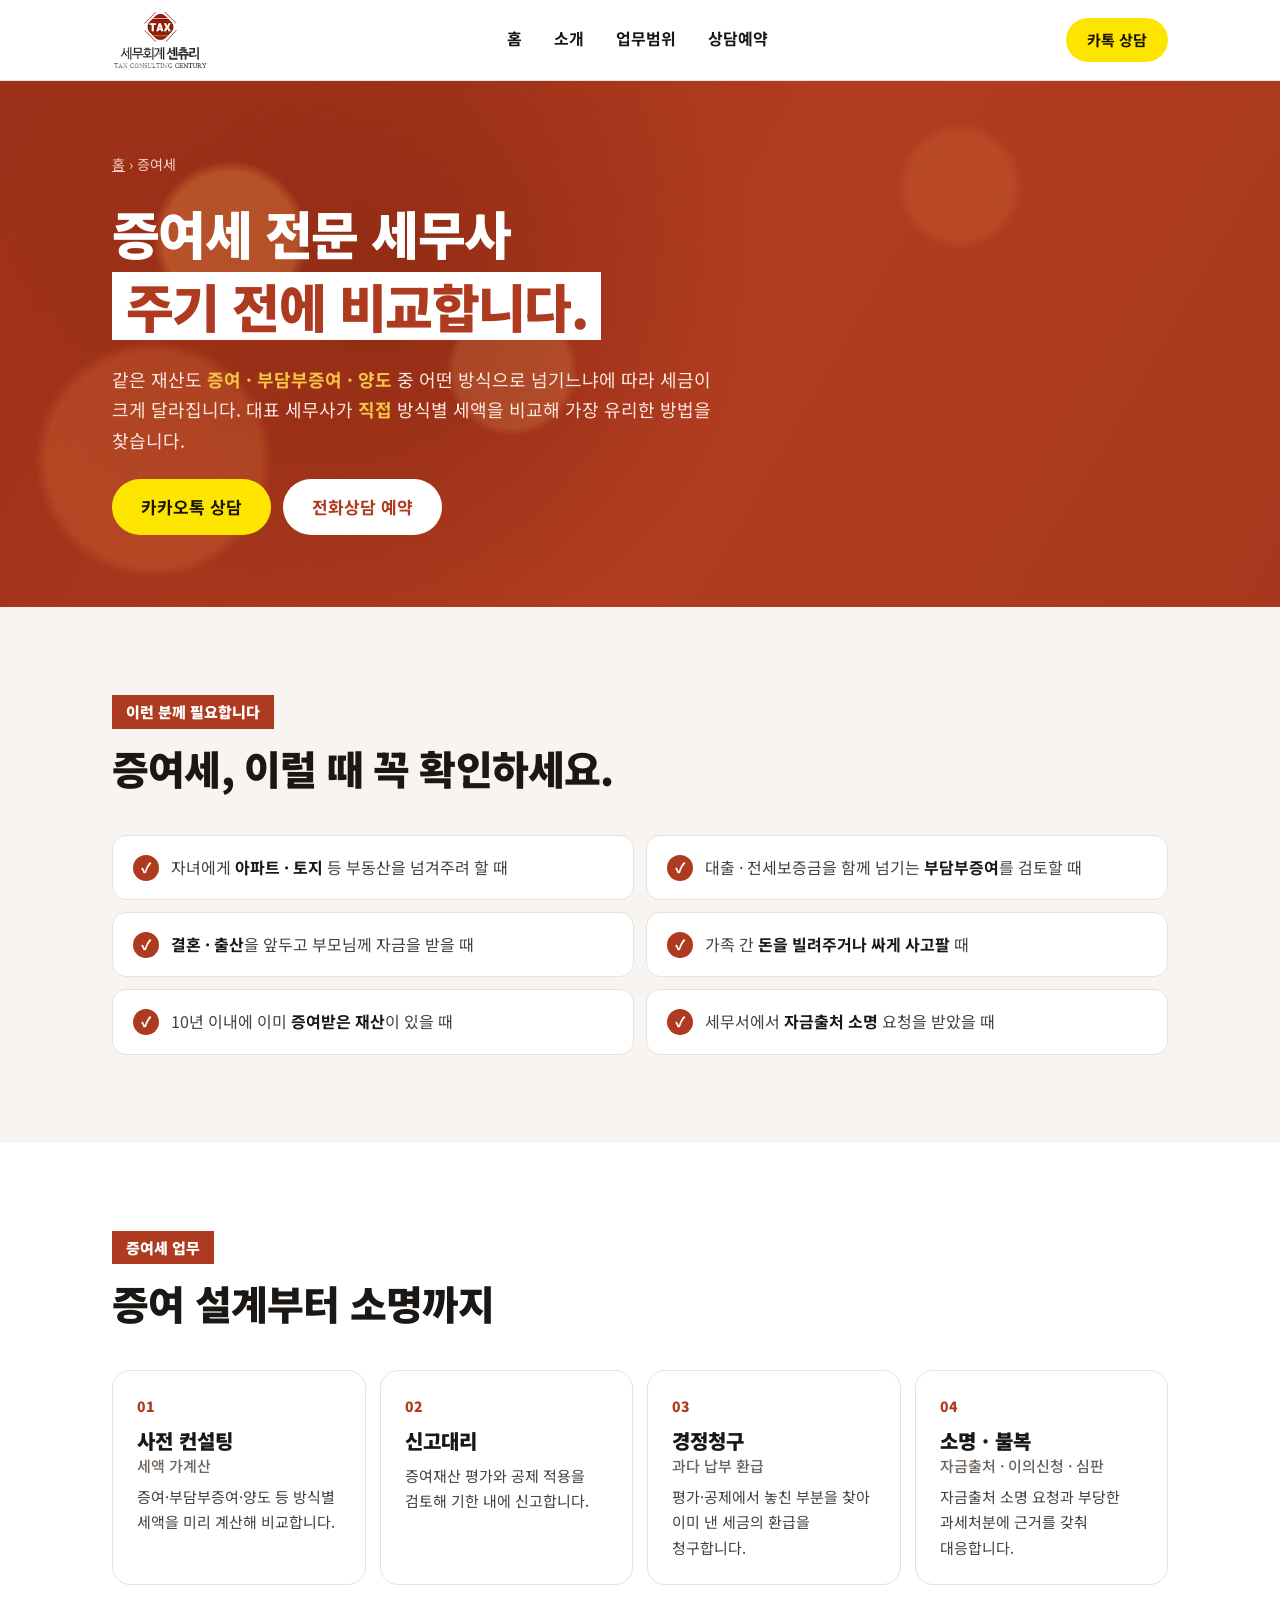
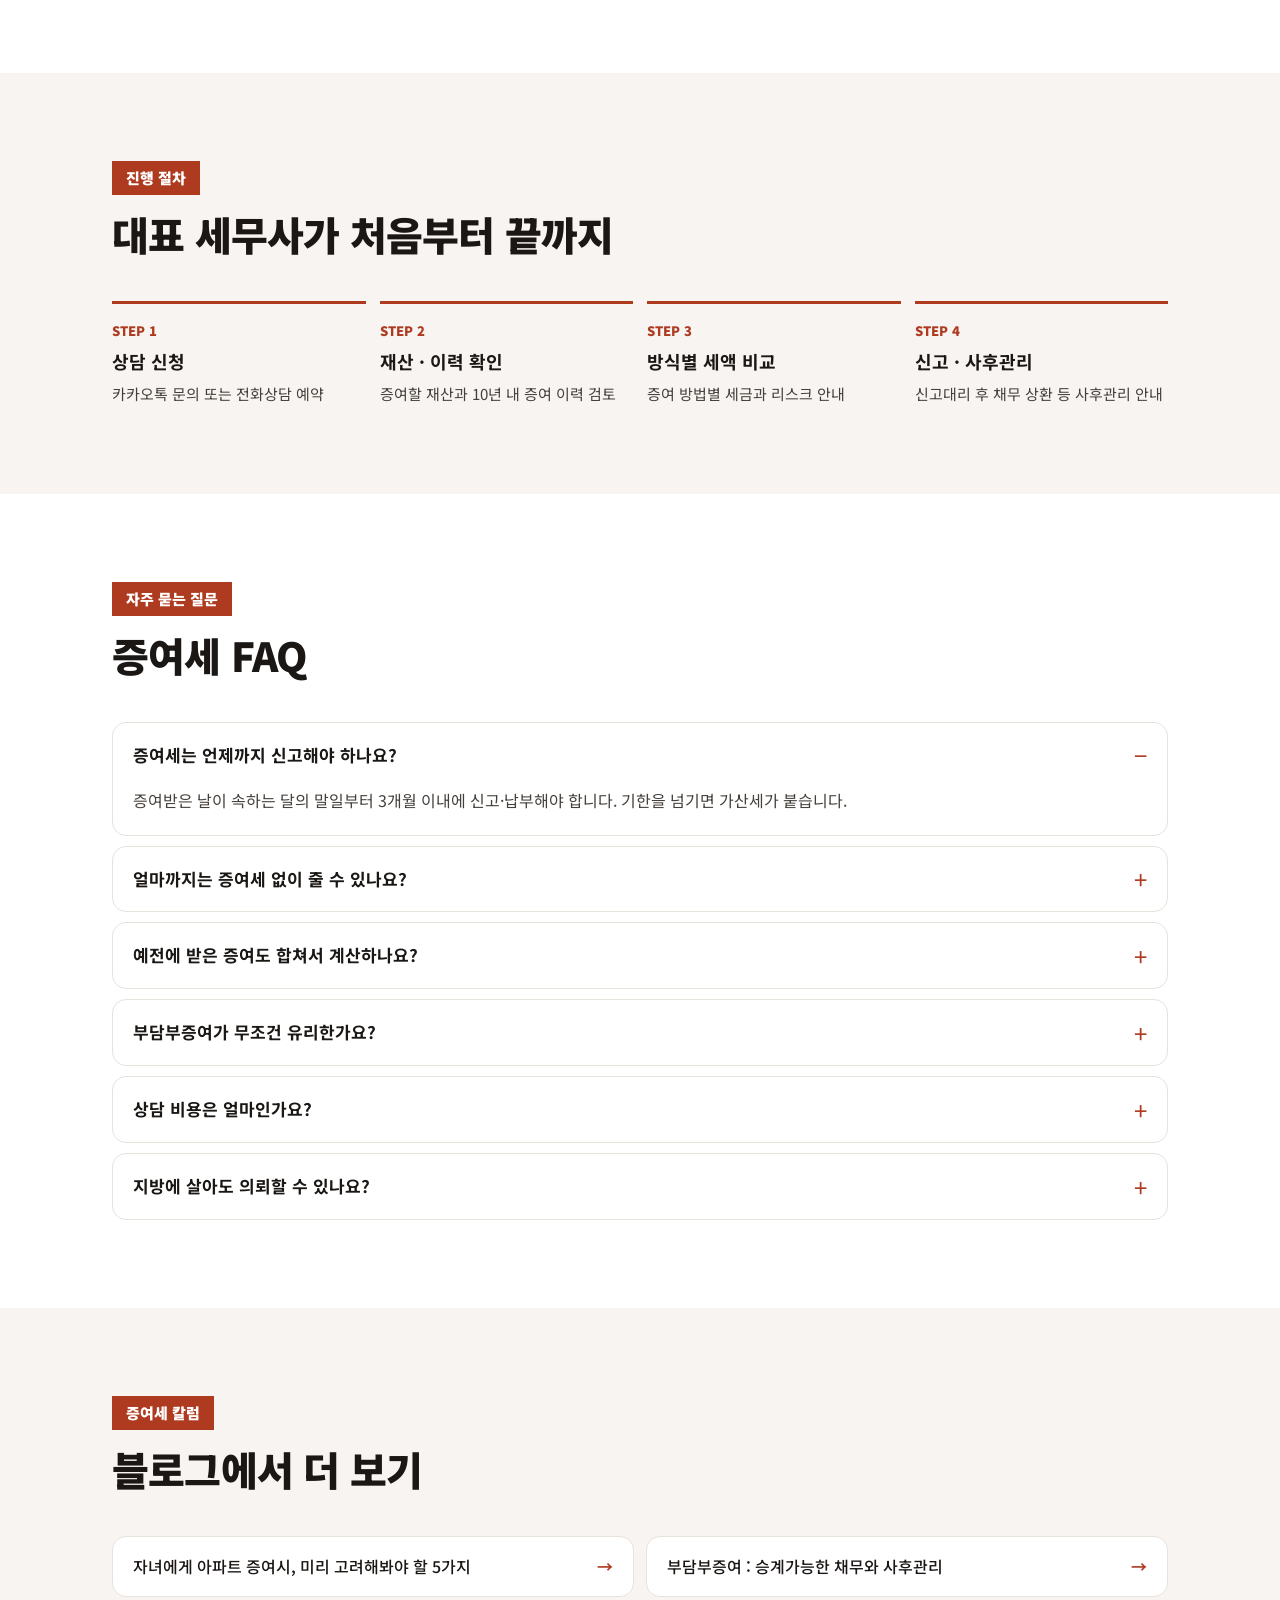
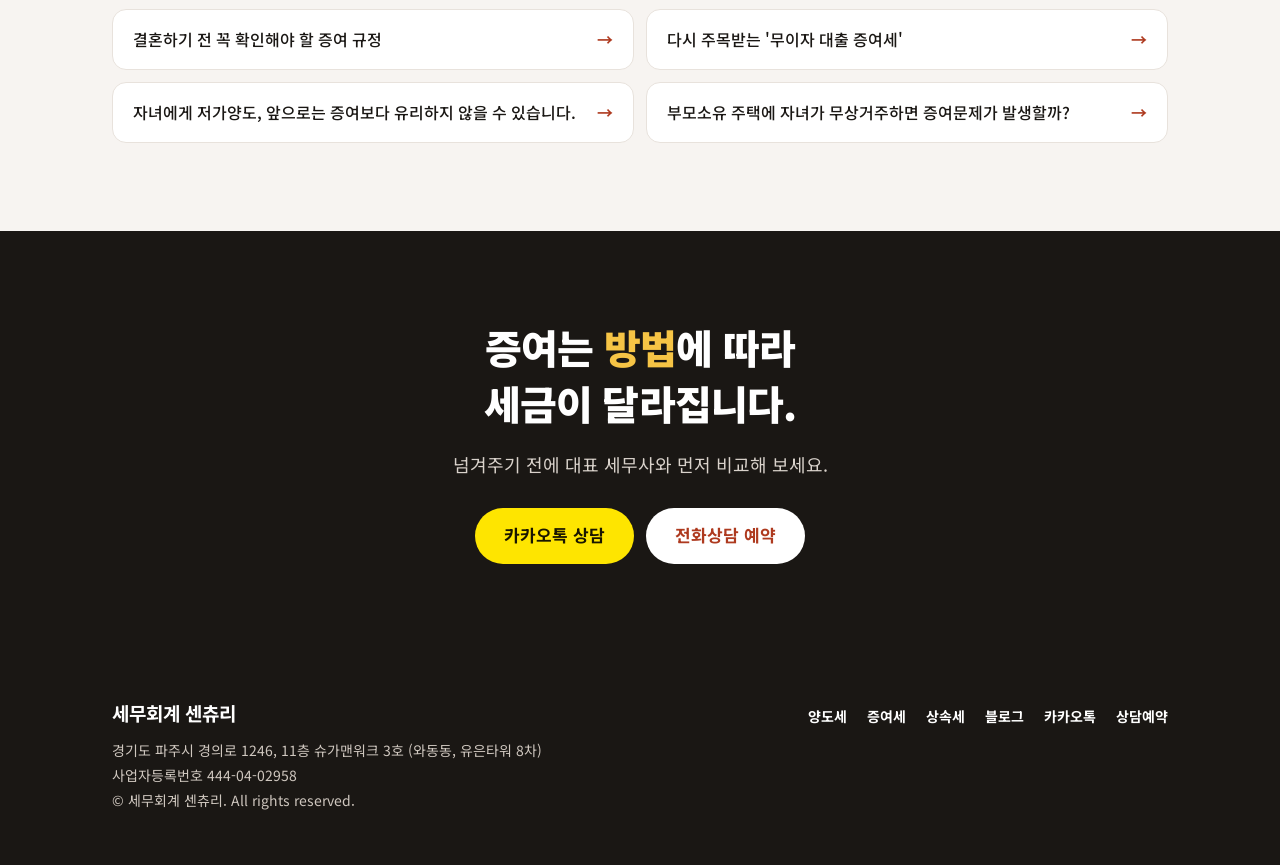
==== jeungyeo/index.html @ b93d6b27 "증여세 페이지 추가 Co-Authored-By: Claude Opus 5.5 <noreply@anthropic.com>" ====
<!doctype html>
<html lang="ko">
<head>
<meta charset="utf-8">
<meta name="viewport" content="width=device-width, initial-scale=1">
<title>증여세 전문 세무사 | 증여세 신고·부담부증여·사전 컨설팅 - 세무회계 센츄리</title>
<meta name="description" content="증여세 전문 세무사가 직접 검토합니다. 자녀 부동산 증여, 부담부증여, 혼인·출산 증여공제, 증여세 신고대리와 자금출처 소명, 경정청구까지. 전국 전화·카카오톡 상담.">
<meta property="og:site_name" content="세무회계 센츄리">
<meta property="og:locale" content="ko_KR">
<meta property="og:title" content="증여세 전문 세무사 | 세무회계 센츄리">
<meta property="og:description" content="증여는 방법에 따라 세금이 달라집니다. 대표 세무사가 방식별 세액을 직접 비교합니다.">
<meta property="og:type" content="website">
<meta property="og:url" content="https://taxcentury.co.kr/jeungyeo/">
<meta property="og:image" content="https://taxcentury.co.kr/images/og-image.jpg">
<meta property="og:image:width" content="1200">
<meta property="og:image:height" content="630">
<meta name="twitter:card" content="summary_large_image">
<link rel="canonical" href="https://taxcentury.co.kr/jeungyeo/">
<link rel="icon" href="/favicon.ico" sizes="any">
<link rel="icon" type="image/png" sizes="192x192" href="/images/icon-192.png">
<link rel="apple-touch-icon" href="/images/apple-touch-icon.png">
<link rel="preconnect" href="https://fonts.googleapis.com">
<link rel="preconnect" href="https://fonts.gstatic.com" crossorigin>
<link rel="stylesheet" href="https://fonts.googleapis.com/css2?family=Noto+Sans+KR:wght@400;500;700;900&amp;display=swap">
<link rel="stylesheet" href="/css/site.css">
<script type="application/ld+json">
[
  {
    "@context": "https://schema.org",
    "@type": "Service",
    "name": "증여세 신고대리·사전 컨설팅·자금출처 소명·경정청구",
    "serviceType": "증여세 세무대리",
    "url": "https://taxcentury.co.kr/jeungyeo/",
    "areaServed": { "@type": "Country", "name": "대한민국" },
    "provider": { "@type": "AccountingService", "name": "세무회계 센츄리", "url": "https://taxcentury.co.kr/" }
  },
  {
    "@context": "https://schema.org",
    "@type": "BreadcrumbList",
    "itemListElement": [
      { "@type": "ListItem", "position": 1, "name": "홈", "item": "https://taxcentury.co.kr/" },
      { "@type": "ListItem", "position": 2, "name": "증여세", "item": "https://taxcentury.co.kr/jeungyeo/" }
    ]
  },
  {
    "@context": "https://schema.org",
    "@type": "FAQPage",
    "mainEntity": [
      { "@type": "Question", "name": "증여세는 언제까지 신고해야 하나요?",
        "acceptedAnswer": { "@type": "Answer", "text": "증여받은 날이 속하는 달의 말일부터 3개월 이내에 신고·납부해야 합니다. 기한을 넘기면 가산세가 붙습니다." } },
      { "@type": "Question", "name": "얼마까지는 증여세 없이 줄 수 있나요?",
        "acceptedAnswer": { "@type": "Answer", "text": "10년간 합산해 배우자는 6억 원, 성년 자녀는 5천만 원(미성년 자녀는 2천만 원), 자녀가 부모에게 주는 경우 5천만 원, 그 밖의 친족은 1천만 원까지 공제됩니다. 부모님께 혼인신고일 전후 2년 이내 또는 자녀 출생일부터 2년 이내에 받는 경우에는 최대 1억 원이 추가로 공제됩니다." } },
      { "@type": "Question", "name": "예전에 받은 증여도 합쳐서 계산하나요?",
        "acceptedAnswer": { "@type": "Answer", "text": "네. 이번 증여일 전 10년 이내에 같은 사람에게서 받은 증여재산(합계 1천만 원 이상)은 합산해 세금을 계산합니다. 부모님에게서 받은 경우 아버지와 어머니를 한 사람으로 봅니다." } },
      { "@type": "Question", "name": "부담부증여가 무조건 유리한가요?",
        "acceptedAnswer": { "@type": "Answer", "text": "아닙니다. 대출이나 전세보증금을 함께 넘기면 그 채무만큼은 증여세 대신 증여자에게 양도소득세가 과세됩니다. 두 세금을 함께 계산해 비교해야 하고, 가족 간에는 채무 인수가 인정되지 않는 것으로 추정되므로 이후 상환 관리도 중요합니다." } },
      { "@type": "Question", "name": "상담 비용은 얼마인가요?",
        "acceptedAnswer": { "@type": "Answer", "text": "전화상담 수수료는 11만 원이며, 세액 산정(가계산)은 별도 수수료가 발생합니다. 카카오톡으로 상황을 남겨 주시면 확인 후 상세한 수수료 견적을 안내해 드립니다." } },
      { "@type": "Question", "name": "지방에 살아도 의뢰할 수 있나요?",
        "acceptedAnswer": { "@type": "Answer", "text": "네. 전화·카카오톡 상담과 서류의 온라인 전달로 전국 어디서나 진행할 수 있습니다." } }
    ]
  }
]
</script>
</head>
<body>

<header class="header">
  <div class="wrap">
    <a href="/" class="logo" aria-label="세무회계 센츄리 홈"><img src="/images/logo.png" alt="세무회계 센츄리 TAX CONSULTING CENTURY"></a>
    <nav class="nav" aria-label="주요 메뉴">
      <a href="/">홈</a>
      <a href="/#about">소개</a>
      <a href="/#scope">업무범위</a>
      <a href="/#reserve">상담예약</a>
    </nav>
    <a class="btn btn-kakao" data-link="kakao" href="#" target="_blank" rel="noopener">카톡 상담</a>
  </div>
</header>

<main>

<section class="hero sub-hero" id="top">
  <div class="wrap">
    <span class="crumb"><a href="/">홈</a> › 증여세</span>
    <h1>증여세 전문 세무사<br><span class="box">주기 전에 비교합니다.</span></h1>
    <p>같은 재산도 <b>증여 · 부담부증여 · 양도</b> 중 어떤 방식으로 넘기느냐에 따라 세금이 크게 달라집니다. 대표 세무사가 <b>직접</b> 방식별 세액을 비교해 가장 유리한 방법을 찾습니다.</p>
    <div class="btn-row">
      <a class="btn btn-kakao" data-link="kakao" href="#" target="_blank" rel="noopener">카카오톡 상담</a>
      <a class="btn btn-white" href="/#reserve">전화상담 예약</a>
    </div>
  </div>
</section>

<section class="cases">
  <div class="wrap">
    <div class="head">
      <span class="tag">이런 분께 필요합니다</span>
      <h2 class="h2">증여세, 이럴 때 꼭 확인하세요.</h2>
    </div>
    <ul class="need-list">
      <li><span>자녀에게 <b>아파트 · 토지</b> 등 부동산을 넘겨주려 할 때</span></li>
      <li><span>대출 · 전세보증금을 함께 넘기는 <b>부담부증여</b>를 검토할 때</span></li>
      <li><span><b>결혼 · 출산</b>을 앞두고 부모님께 자금을 받을 때</span></li>
      <li><span>가족 간 <b>돈을 빌려주거나 싸게 사고팔</b> 때</span></li>
      <li><span>10년 이내에 이미 <b>증여받은 재산</b>이 있을 때</span></li>
      <li><span>세무서에서 <b>자금출처 소명</b> 요청을 받았을 때</span></li>
    </ul>
  </div>
</section>

<section>
  <div class="wrap">
    <div class="head">
      <span class="tag">증여세 업무</span>
      <h2 class="h2">증여 설계부터 소명까지</h2>
    </div>
    <div class="svc-list wide">
      <div class="svc"><span>01</span><h3>사전 컨설팅<small>세액 가계산</small></h3><p>증여·부담부증여·양도 등 방식별 세액을 미리 계산해 비교합니다.</p></div>
      <div class="svc"><span>02</span><h3>신고대리</h3><p>증여재산 평가와 공제 적용을 검토해 기한 내에 신고합니다.</p></div>
      <div class="svc"><span>03</span><h3>경정청구<small>과다 납부 환급</small></h3><p>평가·공제에서 놓친 부분을 찾아 이미 낸 세금의 환급을 청구합니다.</p></div>
      <div class="svc"><span>04</span><h3>소명 · 불복<small>자금출처 · 이의신청 · 심판</small></h3><p>자금출처 소명 요청과 부당한 과세처분에 근거를 갖춰 대응합니다.</p></div>
    </div>
  </div>
</section>

<section class="cases">
  <div class="wrap">
    <div class="head">
      <span class="tag">진행 절차</span>
      <h2 class="h2">대표 세무사가 처음부터 끝까지</h2>
    </div>
    <ol class="steps">
      <li><b>상담 신청</b>카카오톡 문의 또는 전화상담 예약</li>
      <li><b>재산 · 이력 확인</b>증여할 재산과 10년 내 증여 이력 검토</li>
      <li><b>방식별 세액 비교</b>증여 방법별 세금과 리스크 안내</li>
      <li><b>신고 · 사후관리</b>신고대리 후 채무 상환 등 사후관리 안내</li>
    </ol>
  </div>
</section>

<section>
  <div class="wrap">
    <div class="head">
      <span class="tag">자주 묻는 질문</span>
      <h2 class="h2">증여세 FAQ</h2>
    </div>
    <div class="faq">
      <details open>
        <summary>증여세는 언제까지 신고해야 하나요?</summary>
        <p>증여받은 날이 속하는 달의 말일부터 3개월 이내에 신고·납부해야 합니다. 기한을 넘기면 가산세가 붙습니다.</p>
      </details>
      <details>
        <summary>얼마까지는 증여세 없이 줄 수 있나요?</summary>
        <p>10년간 합산해 배우자는 6억 원, 성년 자녀는 5천만 원(미성년 자녀는 2천만 원), 자녀가 부모에게 주는 경우 5천만 원, 그 밖의 친족은 1천만 원까지 공제됩니다. 부모님께 혼인신고일 전후 2년 이내 또는 자녀 출생일부터 2년 이내에 받는 경우에는 최대 1억 원이 추가로 공제됩니다.</p>
      </details>
      <details>
        <summary>예전에 받은 증여도 합쳐서 계산하나요?</summary>
        <p>네. 이번 증여일 전 10년 이내에 같은 사람에게서 받은 증여재산(합계 1천만 원 이상)은 합산해 세금을 계산합니다. 부모님에게서 받은 경우 아버지와 어머니를 한 사람으로 봅니다.</p>
      </details>
      <details>
        <summary>부담부증여가 무조건 유리한가요?</summary>
        <p>아닙니다. 대출이나 전세보증금을 함께 넘기면 그 채무만큼은 증여세 대신 증여자에게 양도소득세가 과세됩니다. 두 세금을 함께 계산해 비교해야 하고, 가족 간에는 채무 인수가 인정되지 않는 것으로 추정되므로 이후 상환 관리도 중요합니다.</p>
      </details>
      <details>
        <summary>상담 비용은 얼마인가요?</summary>
        <p>전화상담 수수료는 11만 원이며, 세액 산정(가계산)은 별도 수수료가 발생합니다. 카카오톡으로 상황을 남겨 주시면 확인 후 상세한 수수료 견적을 안내해 드립니다.</p>
      </details>
      <details>
        <summary>지방에 살아도 의뢰할 수 있나요?</summary>
        <p>네. 전화·카카오톡 상담과 서류의 온라인 전달로 전국 어디서나 진행할 수 있습니다.</p>
      </details>
    </div>
  </div>
</section>

<section class="scope">
  <div class="wrap">
    <div class="head">
      <span class="tag">증여세 칼럼</span>
      <h2 class="h2">블로그에서 더 보기</h2>
    </div>
    <div class="posts">
      <a href="https://blog.naver.com/taxcentury/223921536060" target="_blank" rel="noopener">자녀에게 아파트 증여시, 미리 고려해봐야 할 5가지</a>
      <a href="https://blog.naver.com/taxcentury/223896996236" target="_blank" rel="noopener">부담부증여 : 승계가능한 채무와 사후관리</a>
      <a href="https://blog.naver.com/taxcentury/223505566546" target="_blank" rel="noopener">결혼하기 전 꼭 확인해야 할 증여 규정</a>
      <a href="https://blog.naver.com/taxcentury/224356572926" target="_blank" rel="noopener">다시 주목받는 '무이자 대출 증여세'</a>
      <a href="https://blog.naver.com/taxcentury/224068104917" target="_blank" rel="noopener">자녀에게 저가양도, 앞으로는 증여보다 유리하지 않을 수 있습니다.</a>
      <a href="https://blog.naver.com/taxcentury/223485685330" target="_blank" rel="noopener">부모소유 주택에 자녀가 무상거주하면 증여문제가 발생할까?</a>
    </div>
  </div>
</section>

<section class="band cta-band">
  <div class="wrap">
    <h2>증여는 <em>방법</em>에 따라<br>세금이 달라집니다.</h2>
    <p>넘겨주기 전에 대표 세무사와 먼저 비교해 보세요.</p>
    <div class="btn-row">
      <a class="btn btn-kakao" data-link="kakao" href="#" target="_blank" rel="noopener">카카오톡 상담</a>
      <a class="btn btn-white" href="/#reserve">전화상담 예약</a>
    </div>
  </div>
</section>

</main>

<footer class="footer">
  <div class="wrap">
    <div>
      <b>세무회계 센츄리</b>
      경기도 파주시 경의로 1246, 11층 슈가맨워크 3호 (와동동, 유은타워 8차)<br>
      사업자등록번호 444-04-02958<br>
      © 세무회계 센츄리. All rights reserved.
    </div>
    <nav class="foot-links" aria-label="바로가기">
      <a href="/yangdo/">양도세</a>
      <a href="/jeungyeo/">증여세</a>
      <a href="/sangsok/">상속세</a>
      <a data-link="blog" href="#" target="_blank" rel="noopener">블로그</a>
      <a data-link="kakao" href="#" target="_blank" rel="noopener">카카오톡</a>
      <a href="/#reserve">상담예약</a>
    </nav>
  </div>
</footer>

<nav class="mbar" aria-label="빠른 상담">
  <a class="k" data-link="kakao" href="#" target="_blank" rel="noopener">카톡 상담</a>
  <a class="r" href="/#reserve">전화 예약</a>
  <a class="b" data-link="blog" href="#" target="_blank" rel="noopener">블로그</a>
</nav>

<script>
var CONFIG = {
  blog:  'https://blog.naver.com/taxcentury',
  kakao: 'http://pf.kakao.com/_ESWXG/chat'
};
document.querySelectorAll('[data-link]').forEach(function (el) {
  var k = el.getAttribute('data-link');
  if (CONFIG[k]) el.href = CONFIG[k];
});
</script>
</body>
</html>
---- css/site.css ----
:root{
  --ink:#1A1714; --ink-2:#45403B; --ink-3:#6B635C; --line:#E8E2DC;
  --bg-soft:#F7F4F1; --red:#AE3A1F; --red-dark:#8E2E17; --gold:#F6C445;
  --kakao:#FEE500; --kakao-ink:#191600;
  --sans:'Noto Sans KR', system-ui, -apple-system, sans-serif;
}
*{box-sizing:border-box}
html{scroll-behavior:smooth;scroll-padding-top:84px}
body{margin:0;background:#fff;color:var(--ink);font-family:var(--sans);font-size:17px;line-height:1.7;word-break:keep-all;-webkit-text-size-adjust:100%}
img{max-width:100%;display:block}
a{color:inherit;text-decoration:none}
h1,h2,h3,p{margin:0}
.wrap{max-width:1120px;margin:0 auto;padding:0 32px}
section{padding:88px 0}
.h2{font-weight:900;font-size:clamp(26px,3.4vw,40px);line-height:1.35;letter-spacing:-.02em}
.lead{font-size:18px;color:var(--ink-2)}
.head{display:flex;flex-direction:column;gap:12px;margin-bottom:40px}
.head.center{align-items:center;text-align:center}
.tag{align-self:flex-start;display:inline-block;background:var(--red);color:#fff;font-weight:900;font-size:15px;padding:4px 14px}
.center .tag{align-self:center}
.under{background:linear-gradient(transparent 70%, rgba(174,58,31,.25) 70%)}
.hl{background:var(--red);color:#fff;padding:0 10px;box-decoration-break:clone;-webkit-box-decoration-break:clone}

/* Buttons */
.btn{display:inline-flex;align-items:center;justify-content:center;gap:10px;min-height:56px;padding:0 28px;border-radius:999px;font-weight:700;font-size:17px;border:1.5px solid transparent;cursor:pointer;font-family:inherit;transition:transform .15s, box-shadow .15s}
.btn:hover{transform:translateY(-1px);box-shadow:0 6px 18px rgba(26,23,20,.15)}
.btn-kakao{background:var(--kakao);color:var(--kakao-ink)}
.btn-red{background:var(--red);color:#fff}
.btn-white{background:#fff;color:var(--red)}
.btn-naver{background:#03C75A;color:#fff}
.btn-row{display:flex;flex-wrap:wrap;gap:12px}

/* Header */
.header{position:sticky;top:0;z-index:30;background:rgba(255,255,255,.97);border-bottom:1px solid var(--line)}
.header .wrap{display:flex;align-items:center;justify-content:space-between;gap:16px;min-height:80px}
.logo img{height:60px;width:auto}
.nav{display:flex;gap:32px;font-weight:700;font-size:16px}
.nav a{padding:10px 0;border-bottom:2px solid transparent}
.nav a:hover{color:var(--red);border-color:var(--red)}
.header .btn{min-height:44px;padding:0 20px;font-size:15px}

/* Hero – red bokeh */
.hero{position:relative;overflow:hidden;color:#fff;padding:96px 0;background:
  radial-gradient(circle at 18% 30%, rgba(255,170,90,.28) 0 6%, transparent 7%),
  radial-gradient(circle at 12% 72%, rgba(255,150,80,.18) 0 9%, transparent 10%),
  radial-gradient(circle at 40% 55%, rgba(255,190,120,.16) 0 7%, transparent 8%),
  radial-gradient(circle at 30% 40%, rgba(120,30,10,.45), transparent 40%),
  radial-gradient(circle at 75% 20%, rgba(255,160,90,.12) 0 5%, transparent 6%),
  linear-gradient(120deg,#9C3018,#B23D20 55%,#A8381D)}
.hero .wrap{display:flex;flex-direction:column;gap:24px;position:relative}
.hero .eyebrow{color:var(--gold);font-weight:700;font-size:17px}
.hero h1{font-weight:900;font-size:clamp(34px,5.4vw,64px);line-height:1.22;letter-spacing:-.03em}
.hero h1 .box{display:inline-block;background:#fff;color:var(--red);padding:2px 14px;margin-top:8px}
.hero p{font-size:18px;color:#FBE7DF;max-width:620px}
.hero p b{color:var(--gold)}
.stats{display:flex;flex-wrap:wrap;gap:12px 40px;padding-top:24px;border-top:1px solid rgba(255,255,255,.25);margin-top:4px}
.stats b{font-size:26px;font-weight:900;color:#fff;margin-right:8px}
.stats span{font-size:15px;color:#F4D3C7}

/* Cases */
.cases{background:var(--bg-soft)}
.case-list{display:grid;grid-template-columns:repeat(4,minmax(0,1fr));gap:18px}
.case{background:#fff;border:1px solid var(--line);border-radius:18px;overflow:hidden;display:flex;flex-direction:column;transition:box-shadow .15s}
.case:hover{box-shadow:0 10px 24px rgba(26,23,20,.1)}
.case-img{height:200px;background:#fff;border-bottom:1px solid var(--line);overflow:hidden}
.case-img img{width:100%;height:100%;object-fit:cover;object-position:top}
.case-body{padding:18px 20px 20px;display:flex;flex-direction:column;gap:4px}
.case-body small{font-size:14px;color:var(--ink-3)}
.case-body strong{font-size:24px;font-weight:900;color:var(--red);letter-spacing:-.01em}
.cases-note{margin-top:20px;font-size:14px;color:var(--ink-3)}

/* About */
.intro{display:grid;grid-template-columns:minmax(0,1fr) minmax(0,1fr);gap:56px;align-items:center;margin-bottom:56px}
.intro-quote{font-size:clamp(20px,2.2vw,24px);line-height:1.7;color:var(--ink-2)}
.intro-quote b{color:var(--ink)}
.intro-quote .red{color:var(--red);font-weight:900}
.points{display:grid;grid-template-columns:repeat(3,minmax(0,1fr));gap:18px}
.point{border:1px solid var(--line);border-radius:18px;padding:28px;display:flex;flex-direction:column;gap:14px}
.point h3{align-self:flex-start;background:var(--red);color:#fff;font-size:19px;font-weight:900;padding:4px 14px}
.point p{font-size:16px;color:var(--ink-2)}
.point p b{color:var(--ink)}
.point p .red{color:var(--red);font-weight:700}
.career{margin-top:32px;border-top:1px solid var(--line);padding-top:24px;font-size:16px;color:var(--ink-2)}
.career h3{font-size:17px;font-weight:700;color:var(--ink);margin-bottom:10px}
.career ul{list-style:none;margin:0;padding:0;display:flex;flex-direction:column;gap:6px}

/* Promise band */
.band{background:var(--ink);color:#fff;text-align:center}
.band h2{font-weight:900;font-size:clamp(24px,3.4vw,40px);line-height:1.4;letter-spacing:-.02em}
.band h2 em{font-style:normal;color:var(--gold)}
.band p{margin-top:18px;font-size:18px;color:#D9D2CB}

/* Scope */
.scope{background:var(--bg-soft)}
.chips{display:flex;flex-wrap:wrap;gap:8px}
.chip{padding:6px 16px;border-radius:999px;background:var(--ink);color:#fff;font-weight:700;font-size:15px}
.svc-list{display:grid;grid-template-columns:repeat(4,minmax(0,1fr));gap:14px}
.svc{background:#fff;border:1px solid var(--line);border-radius:18px;padding:24px;display:flex;flex-direction:column;gap:8px}
.svc span{font-size:14px;font-weight:900;color:var(--red)}
.svc h3{font-size:20px;line-height:1.4;font-weight:900}
.svc h3 small{display:block;font-size:15px;font-weight:500;color:var(--ink-3)}
.nobook{margin-top:20px;border:2px solid var(--red);background:#fff;border-radius:18px;padding:22px 26px;display:flex;gap:16px;align-items:center}
.nobook b{font-size:20px;color:var(--red);font-weight:900}
.nobook p{font-size:15px;color:var(--ink-2);margin-top:2px}

/* Reserve */
.reserve .wrap{display:grid;grid-template-columns:minmax(0,5fr) minmax(0,6fr);gap:48px;align-items:start}
.reserve-side{display:flex;flex-direction:column;gap:18px}
.reserve-side .note{font-size:16px;color:var(--ink-2);background:var(--bg-soft);border-left:4px solid var(--red);padding:14px 16px}
.form{background:var(--bg-soft);border-radius:24px;padding:clamp(24px,4vw,36px);display:flex;flex-direction:column;gap:20px}
.field{display:flex;flex-direction:column;gap:8px;border:0;margin:0;padding:0}
.field > label,.field legend{font-weight:700;font-size:16px;padding:0}
.field legend{margin-bottom:8px}
.req{color:var(--red)}
.input{width:100%;min-height:52px;padding:12px 16px;border:1.5px solid var(--line);border-radius:12px;background:#fff;font:inherit;font-size:16px;color:var(--ink)}
.input:focus{outline:none;border-color:var(--ink)}
.opts{display:flex;flex-wrap:wrap;gap:8px}
.opt{position:relative}
.opt input{position:absolute;opacity:0;pointer-events:none}
.opt span{display:inline-flex;align-items:center;min-height:48px;padding:0 18px;border:1.5px solid var(--line);border-radius:12px;background:#fff;font-weight:700;font-size:16px;cursor:pointer}
.opt input:checked + span{background:var(--ink);border-color:var(--ink);color:#fff}
.opt input:focus-visible + span{outline:2px solid var(--red);outline-offset:2px}
.times{display:grid;grid-template-columns:repeat(4,minmax(0,1fr))}
.times .opt span{width:100%;justify-content:center;padding:0}
.fee{background:#fff;border:1.5px solid var(--red);border-radius:12px;padding:14px 16px;font-size:15px;color:var(--ink-2)}
.fee b{display:block;color:var(--red);font-size:16px;margin-bottom:2px}
.fee strong{color:var(--ink)}
textarea.input{min-height:96px;resize:vertical;line-height:1.6}
.agree{display:flex;gap:10px;align-items:flex-start;font-size:15px;color:var(--ink-2)}
.agree input{width:22px;height:22px;margin:2px 0 0;accent-color:var(--ink);flex:none}
.form .btn{width:100%}
.msg{display:none;padding:14px 16px;border-radius:12px;font-size:16px;font-weight:700}
.msg.ok{display:block;background:#E8F5EC;color:#1F6B3A}
.msg.err{display:block;background:#FDECEA;color:var(--red-dark)}

/* Footer */
.footer{background:var(--ink);color:#CFC7BF;padding:44px 0 52px;font-size:14px;line-height:1.8}
.footer .wrap{display:flex;flex-wrap:wrap;justify-content:space-between;gap:24px}
.footer b{font-size:19px;color:#fff;display:block;margin-bottom:8px}
.foot-links{display:flex;flex-wrap:wrap;gap:4px 20px}
.foot-links a{color:#fff;font-weight:700;padding:8px 0}
.mbar{display:none}

@media (max-width:960px){
  .nav{display:none}
  .intro,.reserve .wrap{grid-template-columns:1fr;gap:32px}
  .case-list,.svc-list{grid-template-columns:repeat(2,minmax(0,1fr))}
  .points{grid-template-columns:1fr}
}
@media (max-width:640px){
  body{font-size:16px;padding-bottom:78px}
  html{scroll-padding-top:68px}
  .wrap{padding:0 20px}
  section{padding:56px 0}
  .head{margin-bottom:28px}
  .header .wrap{min-height:66px}
  .logo img{height:50px}
  .lead,.hero p,.band p{font-size:16px}
  .hero{padding:52px 0}
  .hero .btn-row{display:none}
  .stats{flex-direction:column;gap:6px}
  .stats b{font-size:22px}
  .case-list{display:flex;overflow-x:auto;scroll-snap-type:x mandatory;margin:0 -20px;padding:0 20px 6px;gap:12px}
  .case{flex:0 0 80%;scroll-snap-align:start}
  .case-img{height:180px}
  .case-body strong{font-size:22px}
  .intro{margin-bottom:32px}
  .point{padding:22px}
  .svc{padding:18px}
  .svc h3{font-size:18px}
  .nobook{padding:18px;align-items:flex-start}
  .nobook b{font-size:18px}
  .reserve-side .btn{width:100%}
  .mbar{display:grid;grid-template-columns:1fr 1fr 1fr;gap:8px;position:fixed;left:0;right:0;bottom:0;z-index:40;background:#fff;border-top:1px solid var(--line);padding:10px 10px calc(10px + env(safe-area-inset-bottom));box-shadow:0 -4px 16px rgba(26,23,20,.08)}
  .mbar a{display:flex;align-items:center;justify-content:center;min-height:54px;border-radius:12px;font-weight:700;font-size:15px}
  .mbar .k{background:var(--kakao);color:var(--kakao-ink)}
  .mbar .r{background:var(--red);color:#fff}
  .mbar .b{background:#03C75A;color:#fff}
}

/* ===== 세목 페이지 (양도세 등) ===== */
.crumb{font-size:14px;color:#F4D3C7}
.crumb a{text-decoration:underline}
.sub-hero{padding:72px 0}
.sub-hero h1{font-size:clamp(30px,4.6vw,52px)}
.need-list{display:grid;grid-template-columns:repeat(2,minmax(0,1fr));gap:12px;list-style:none;margin:0;padding:0}
.need-list li{display:flex;gap:12px;align-items:flex-start;background:#fff;border:1px solid var(--line);border-radius:14px;padding:18px 20px;font-size:16px;color:var(--ink-2)}
.need-list li::before{content:"✓";flex:none;width:26px;height:26px;border-radius:50%;background:var(--red);color:#fff;font-weight:900;font-size:14px;display:flex;align-items:center;justify-content:center;margin-top:1px}
.need-list b{color:var(--ink)}
.svc p{font-size:15px;color:var(--ink-2)}
.steps{display:grid;grid-template-columns:repeat(4,minmax(0,1fr));gap:14px;list-style:none;margin:0;padding:0;counter-reset:step}
.steps li{border-top:3px solid var(--red);padding-top:16px;counter-increment:step;font-size:15px;color:var(--ink-2)}
.steps li::before{content:"STEP " counter(step);display:block;font-size:13px;font-weight:900;color:var(--red);margin-bottom:4px}
.steps b{display:block;font-size:18px;color:var(--ink);margin-bottom:4px}
.faq{display:flex;flex-direction:column;gap:10px}
.faq details{border:1px solid var(--line);border-radius:14px;background:#fff}
.faq summary{cursor:pointer;list-style:none;padding:18px 52px 18px 20px;font-weight:700;font-size:17px;position:relative}
.faq summary::-webkit-details-marker{display:none}
.faq summary::after{content:"+";position:absolute;right:20px;top:50%;transform:translateY(-50%);font-size:24px;font-weight:400;color:var(--red)}
.faq details[open] summary::after{content:"−"}
.faq details p{padding:0 20px 20px;font-size:16px;color:var(--ink-2)}
.posts{display:grid;grid-template-columns:repeat(2,minmax(0,1fr));gap:12px}
.posts a{display:flex;justify-content:space-between;gap:12px;align-items:center;border:1px solid var(--line);border-radius:14px;padding:16px 20px;font-weight:500;font-size:16px;background:#fff}
.posts a::after{content:"→";color:var(--red);font-weight:700;flex:none}
.posts a:hover{border-color:var(--red)}
.cta-band .btn-row{justify-content:center;margin-top:28px}
.chip-link{text-decoration:underline;text-underline-offset:3px}

@media (max-width:960px){
  .steps{grid-template-columns:repeat(2,minmax(0,1fr));row-gap:24px}
}
@media (max-width:640px){
  .sub-hero{padding:48px 0}
  .need-list,.posts,.svc-list.wide{grid-template-columns:1fr}
  .steps{grid-template-columns:1fr}
  .faq summary{font-size:16px}
}
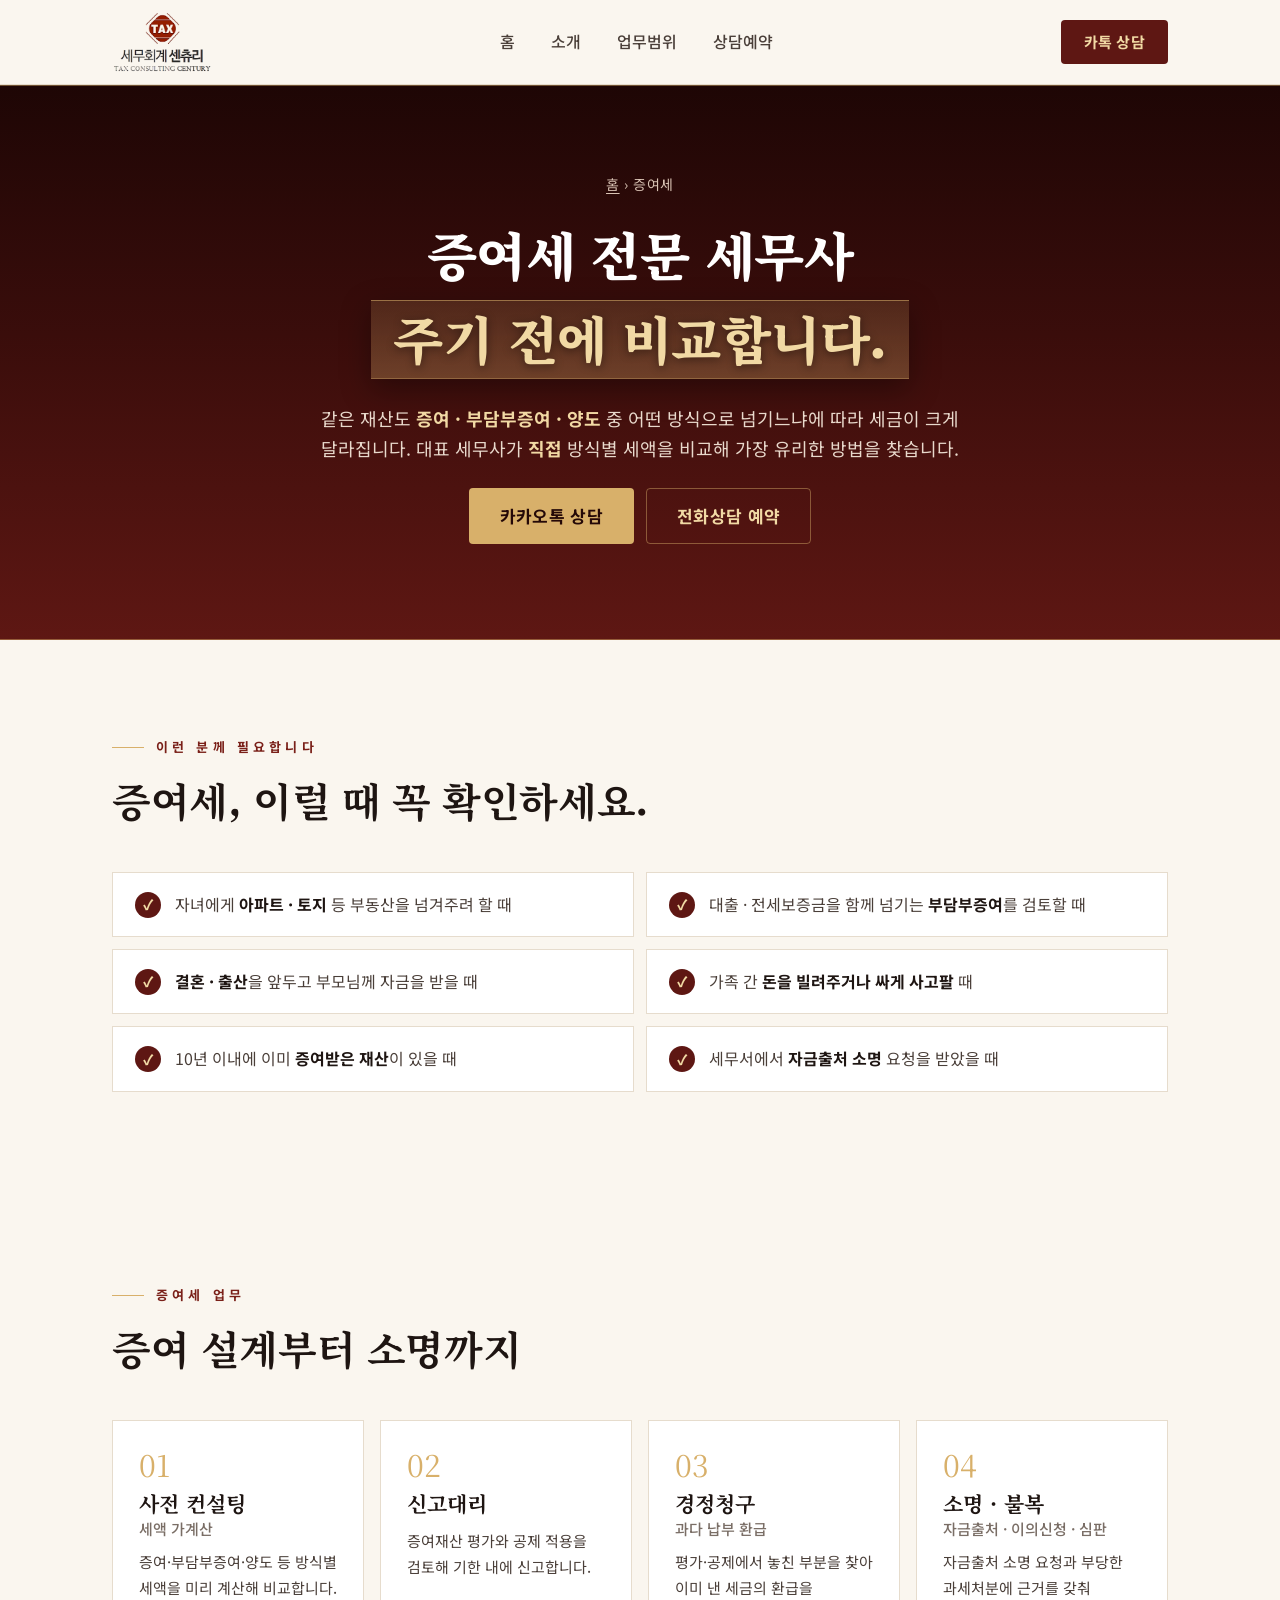
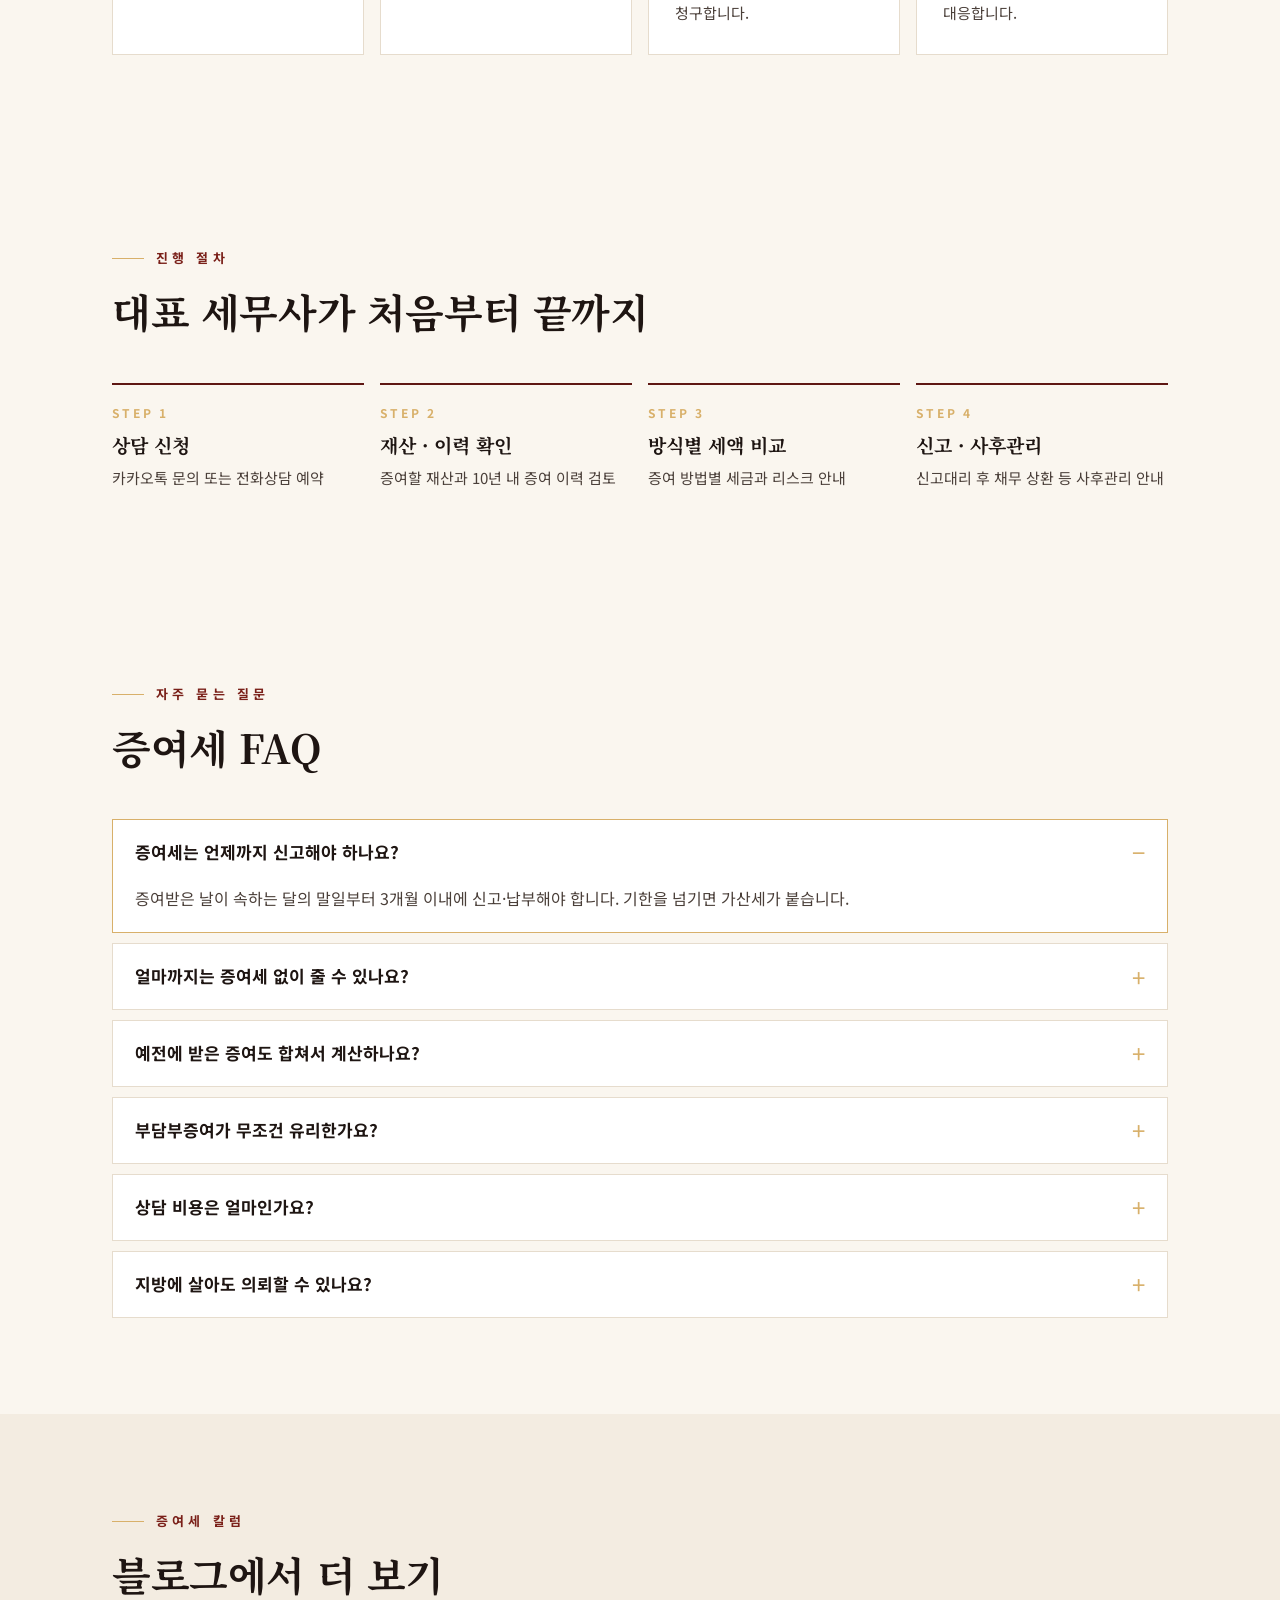
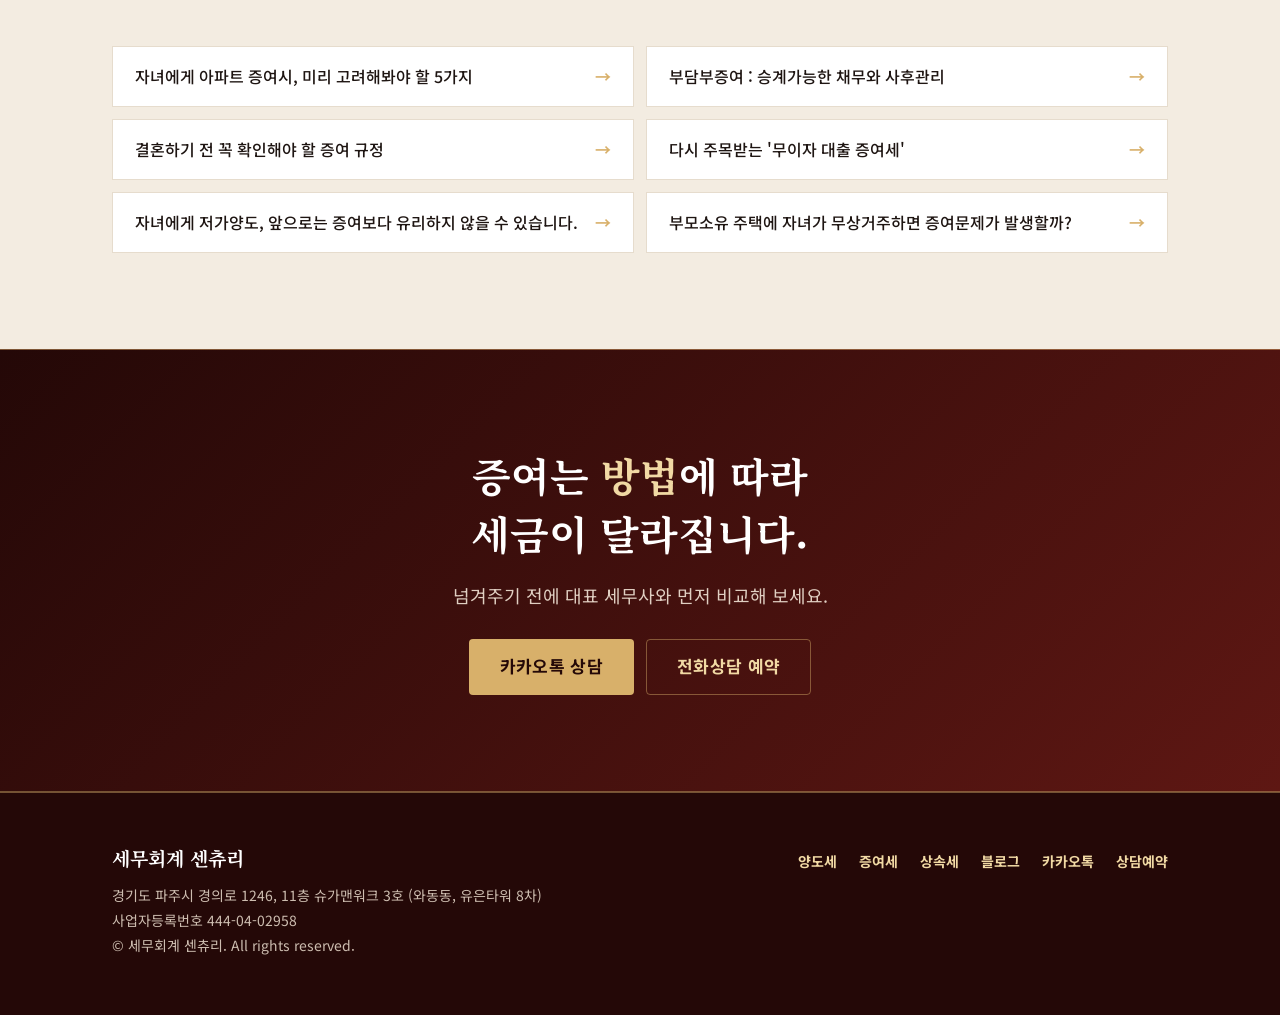
==== commit b81a5a1f: "디자인 개편: 버건디·골드 테마, 총괄 이사 표기 Co-Authored-By: Claude Opus 5.5 <noreply@anthropic.com>" ====
--- a/jeungyeo/index.html
+++ b/jeungyeo/index.html
@@ -21,7 +21,7 @@
 <link rel="apple-touch-icon" href="/images/apple-touch-icon.png">
 <link rel="preconnect" href="https://fonts.googleapis.com">
 <link rel="preconnect" href="https://fonts.gstatic.com" crossorigin>
-<link rel="stylesheet" href="https://fonts.googleapis.com/css2?family=Noto+Sans+KR:wght@400;500;700;900&amp;display=swap">
+<link rel="stylesheet" href="https://fonts.googleapis.com/css2?family=Noto+Sans+KR:wght@400;500;700;900&amp;family=Noto+Serif+KR:wght@500;700;900&amp;display=swap">
 <link rel="stylesheet" href="/css/site.css">
 <script type="application/ld+json">
 [
--- a/css/site.css
+++ b/css/site.css
@@ -1,144 +1,158 @@
 :root{
-  --ink:#1A1714; --ink-2:#45403B; --ink-3:#6B635C; --line:#E8E2DC;
-  --bg-soft:#F7F4F1; --red:#AE3A1F; --red-dark:#8E2E17; --gold:#F6C445;
-  --kakao:#FEE500; --kakao-ink:#191600;
+  --deep:#240807; --bx:#3F0F0D; --bx-2:#5E1713; --bx-3:#7A2019;
+  --gold:#D8B06A; --gold-2:#F1D9A4; --gold-line:rgba(216,176,106,.45);
+  --ivory:#FAF6EF; --ivory-2:#F3ECE1; --line:#E6DCCD;
+  --ink:#1E1512; --ink-2:#4A3F39; --ink-3:#7A6E66;
   --sans:'Noto Sans KR', system-ui, -apple-system, sans-serif;
+  --serif:'Noto Serif KR', 'Nanum Myeongjo', serif;
 }
 *{box-sizing:border-box}
 html{scroll-behavior:smooth;scroll-padding-top:84px}
-body{margin:0;background:#fff;color:var(--ink);font-family:var(--sans);font-size:17px;line-height:1.7;word-break:keep-all;-webkit-text-size-adjust:100%}
+body{margin:0;background:var(--ivory);color:var(--ink);font-family:var(--sans);font-size:17px;line-height:1.7;word-break:keep-all;-webkit-text-size-adjust:100%}
 img{max-width:100%;display:block}
 a{color:inherit;text-decoration:none}
 h1,h2,h3,p{margin:0}
 .wrap{max-width:1120px;margin:0 auto;padding:0 32px}
-section{padding:88px 0}
-.h2{font-weight:900;font-size:clamp(26px,3.4vw,40px);line-height:1.35;letter-spacing:-.02em}
+section{padding:96px 0}
+.h2,.hero h1,.band h2,.point h3,.career h3,.svc h3,.stats b,.svc span,.nobook b{font-family:var(--serif)}
+.h2{font-weight:700;font-size:clamp(26px,3.4vw,40px);line-height:1.4;letter-spacing:-.01em}
 .lead{font-size:18px;color:var(--ink-2)}
-.head{display:flex;flex-direction:column;gap:12px;margin-bottom:40px}
+.head{display:flex;flex-direction:column;gap:14px;margin-bottom:44px}
 .head.center{align-items:center;text-align:center}
-.tag{align-self:flex-start;display:inline-block;background:var(--red);color:#fff;font-weight:900;font-size:15px;padding:4px 14px}
+.tag{align-self:flex-start;color:var(--bx-3);font-size:13px;font-weight:700;letter-spacing:.32em;padding-left:44px;position:relative}
+.tag::before{content:"";position:absolute;left:0;top:50%;width:32px;height:1px;background:var(--gold)}
 .center .tag{align-self:center}
-.under{background:linear-gradient(transparent 70%, rgba(174,58,31,.25) 70%)}
-.hl{background:var(--red);color:#fff;padding:0 10px;box-decoration-break:clone;-webkit-box-decoration-break:clone}
-
-/* Buttons */
-.btn{display:inline-flex;align-items:center;justify-content:center;gap:10px;min-height:56px;padding:0 28px;border-radius:999px;font-weight:700;font-size:17px;border:1.5px solid transparent;cursor:pointer;font-family:inherit;transition:transform .15s, box-shadow .15s}
-.btn:hover{transform:translateY(-1px);box-shadow:0 6px 18px rgba(26,23,20,.15)}
-.btn-kakao{background:var(--kakao);color:var(--kakao-ink)}
-.btn-red{background:var(--red);color:#fff}
-.btn-white{background:#fff;color:var(--red)}
-.btn-naver{background:#03C75A;color:#fff}
+.under{background:linear-gradient(transparent 68%, rgba(216,176,106,.38) 68%)}
+
+/* Buttons: 골드 / 버건디 / 골드 테두리 (예전 클래스 이름도 같은 체계로 연결) */
+.btn{display:inline-flex;align-items:center;justify-content:center;gap:10px;min-height:56px;padding:0 30px;border-radius:4px;font-weight:700;font-size:17px;letter-spacing:.02em;border:1px solid transparent;cursor:pointer;font-family:inherit;transition:transform .15s, box-shadow .15s, background .15s}
+.btn:hover{transform:translateY(-1px);box-shadow:0 8px 20px rgba(36,8,7,.22)}
+.btn-gold,.btn-kakao{background:var(--gold);color:var(--deep)}
+.btn-gold:hover,.btn-kakao:hover{background:#E2BE7C}
+.btn-bx,.btn-red{background:var(--bx-2);color:var(--gold-2)}
+.btn-bx:hover,.btn-red:hover{background:var(--bx-3)}
+.btn-line,.btn-white,.btn-naver{background:transparent;color:var(--gold-2);border-color:var(--gold-line)}
+.btn-line:hover,.btn-white:hover,.btn-naver:hover{border-color:var(--gold);background:rgba(216,176,106,.08)}
+.btn:disabled{opacity:.6;cursor:default;transform:none}
 .btn-row{display:flex;flex-wrap:wrap;gap:12px}
 
-/* Header */
-.header{position:sticky;top:0;z-index:30;background:rgba(255,255,255,.97);border-bottom:1px solid var(--line)}
-.header .wrap{display:flex;align-items:center;justify-content:space-between;gap:16px;min-height:80px}
-.logo img{height:60px;width:auto}
-.nav{display:flex;gap:32px;font-weight:700;font-size:16px}
-.nav a{padding:10px 0;border-bottom:2px solid transparent}
-.nav a:hover{color:var(--red);border-color:var(--red)}
-.header .btn{min-height:44px;padding:0 20px;font-size:15px}
-
-/* Hero – red bokeh */
-.hero{position:relative;overflow:hidden;color:#fff;padding:96px 0;background:
-  radial-gradient(circle at 18% 30%, rgba(255,170,90,.28) 0 6%, transparent 7%),
-  radial-gradient(circle at 12% 72%, rgba(255,150,80,.18) 0 9%, transparent 10%),
-  radial-gradient(circle at 40% 55%, rgba(255,190,120,.16) 0 7%, transparent 8%),
-  radial-gradient(circle at 30% 40%, rgba(120,30,10,.45), transparent 40%),
-  radial-gradient(circle at 75% 20%, rgba(255,160,90,.12) 0 5%, transparent 6%),
-  linear-gradient(120deg,#9C3018,#B23D20 55%,#A8381D)}
-.hero .wrap{display:flex;flex-direction:column;gap:24px;position:relative}
-.hero .eyebrow{color:var(--gold);font-weight:700;font-size:17px}
-.hero h1{font-weight:900;font-size:clamp(34px,5.4vw,64px);line-height:1.22;letter-spacing:-.03em}
-.hero h1 .box{display:inline-block;background:#fff;color:var(--red);padding:2px 14px;margin-top:8px}
-.hero p{font-size:18px;color:#FBE7DF;max-width:620px}
-.hero p b{color:var(--gold)}
-.stats{display:flex;flex-wrap:wrap;gap:12px 40px;padding-top:24px;border-top:1px solid rgba(255,255,255,.25);margin-top:4px}
-.stats b{font-size:26px;font-weight:900;color:#fff;margin-right:8px}
-.stats span{font-size:15px;color:#F4D3C7}
+/* Header: 기존 로고가 잘 보이도록 아이보리 바탕 */
+.header{position:sticky;top:0;z-index:30;background:rgba(250,246,239,.97);border-bottom:1px solid var(--line);box-shadow:0 1px 0 var(--gold-line)}
+.header .wrap{display:flex;align-items:center;justify-content:space-between;gap:16px;min-height:84px}
+.logo img{height:62px;width:auto;mix-blend-mode:multiply}
+.nav{display:flex;gap:36px;font-weight:500;font-size:16px;color:var(--ink-2)}
+.nav a{padding:10px 0;border-bottom:1px solid transparent}
+.nav a:hover{color:var(--bx-2);border-color:var(--gold)}
+.header .btn{min-height:44px;padding:0 22px;font-size:15px;background:var(--bx-2);color:var(--gold-2)}
+.header .btn:hover{background:var(--bx-3)}
+
+/* Hero: 버건디 야경 */
+.hero{position:relative;overflow:hidden;color:#fff;text-align:center;padding:112px 0 0;background:linear-gradient(180deg,#1E0605 0%,#3A0D0B 45%,#5E1713 100%)}
+.hero::after{content:"";position:absolute;left:0;right:0;bottom:0;height:1px;background:var(--gold-line);z-index:3}
+.hero .wrap{display:flex;flex-direction:column;align-items:center;gap:24px;position:relative;z-index:2}
+.hero .eyebrow{color:var(--gold-2);font-weight:500;font-size:15px;letter-spacing:.4em}
+.hero h1{font-weight:900;font-size:clamp(34px,5.6vw,66px);line-height:1.25;letter-spacing:-.01em}
+.hero h1 .box{color:var(--gold-2);display:inline-block;margin-top:14px;padding:4px 22px 8px;background:linear-gradient(180deg,rgba(216,176,106,.16),rgba(216,176,106,.30));border-top:1px solid var(--gold-line);border-bottom:1px solid var(--gold-line);box-shadow:0 10px 30px rgba(0,0,0,.35);text-shadow:0 2px 10px rgba(0,0,0,.45)}
+.hero .rule{width:180px;height:1px;background:var(--gold)}
+.hero p{font-size:18px;color:#E9D9CC;max-width:640px}
+.hero p b{color:var(--gold-2)}
+.hero .btn-row{justify-content:center}
+.stats{display:flex;justify-content:center;margin-top:12px}
+.stats div{padding:0 40px;border-left:1px solid var(--gold-line);display:flex;flex-direction:column;align-items:center}
+.stats div:first-child{border-left:0}
+.stats b{font-size:32px;font-weight:700;color:var(--gold-2);line-height:1.3;white-space:nowrap}
+.stats span{color:#D9C3B4;font-size:14px}
+.skyline{position:relative;display:block;width:100%;height:220px;margin-top:64px;z-index:1}
+.moon{position:absolute;right:14%;bottom:250px;width:6px;height:6px;border-radius:50%;background:var(--gold-2);box-shadow:0 0 18px 6px rgba(241,217,164,.35)}
 
 /* Cases */
-.cases{background:var(--bg-soft)}
-.case-list{display:grid;grid-template-columns:repeat(4,minmax(0,1fr));gap:18px}
-.case{background:#fff;border:1px solid var(--line);border-radius:18px;overflow:hidden;display:flex;flex-direction:column;transition:box-shadow .15s}
-.case:hover{box-shadow:0 10px 24px rgba(26,23,20,.1)}
-.case-img{height:200px;background:#fff;border-bottom:1px solid var(--line);overflow:hidden}
+.cases{background:var(--ivory)}
+.cases:has(.case-list) .h2{font-family:var(--sans);font-weight:900;letter-spacing:-.02em}
+.case-list{display:grid;grid-template-columns:repeat(4,minmax(0,1fr));gap:20px}
+.case{background:#fff;border:1px solid var(--line);display:flex;flex-direction:column;transition:box-shadow .2s, transform .2s}
+.case:hover{box-shadow:0 16px 32px rgba(36,8,7,.14);transform:translateY(-2px)}
+.case-img{height:200px;overflow:hidden}
 .case-img img{width:100%;height:100%;object-fit:cover;object-position:top}
-.case-body{padding:18px 20px 20px;display:flex;flex-direction:column;gap:4px}
+.case-body{padding:20px 22px 22px;border-top:2px solid var(--gold);display:flex;flex-direction:column;gap:4px}
 .case-body small{font-size:14px;color:var(--ink-3)}
-.case-body strong{font-size:24px;font-weight:900;color:var(--red);letter-spacing:-.01em}
+.case-body strong{font-size:26px;font-weight:900;color:var(--bx-2);letter-spacing:-.01em}
 .cases-note{margin-top:20px;font-size:14px;color:var(--ink-3)}
 
 /* About */
-.intro{display:grid;grid-template-columns:minmax(0,1fr) minmax(0,1fr);gap:56px;align-items:center;margin-bottom:56px}
-.intro-quote{font-size:clamp(20px,2.2vw,24px);line-height:1.7;color:var(--ink-2)}
+.about{background:#fff}
+.intro{display:grid;grid-template-columns:minmax(0,1fr) minmax(0,1fr);gap:64px;align-items:center;margin-bottom:56px}
+.intro-quote{font-family:var(--serif);font-weight:500;font-size:clamp(19px,2.1vw,23px);line-height:1.8;color:var(--ink-2);border-left:1px solid var(--gold);padding-left:32px}
 .intro-quote b{color:var(--ink)}
-.intro-quote .red{color:var(--red);font-weight:900}
-.points{display:grid;grid-template-columns:repeat(3,minmax(0,1fr));gap:18px}
-.point{border:1px solid var(--line);border-radius:18px;padding:28px;display:flex;flex-direction:column;gap:14px}
-.point h3{align-self:flex-start;background:var(--red);color:#fff;font-size:19px;font-weight:900;padding:4px 14px}
+.intro-quote .red{color:var(--bx-3);font-weight:700}
+.points{display:grid;grid-template-columns:repeat(3,minmax(0,1fr));gap:20px}
+.point{background:var(--ivory);border:1px solid var(--line);border-top:3px solid var(--bx-2);padding:32px 30px;display:flex;flex-direction:column;gap:14px}
+.point small{font-size:12px;letter-spacing:.28em;color:var(--gold);font-weight:700}
+.point h3{font-size:23px;font-weight:700;color:var(--bx-2)}
 .point p{font-size:16px;color:var(--ink-2)}
 .point p b{color:var(--ink)}
-.point p .red{color:var(--red);font-weight:700}
-.career{margin-top:32px;border-top:1px solid var(--line);padding-top:24px;font-size:16px;color:var(--ink-2)}
-.career h3{font-size:17px;font-weight:700;color:var(--ink);margin-bottom:10px}
-.career ul{list-style:none;margin:0;padding:0;display:flex;flex-direction:column;gap:6px}
+.point p .red{color:var(--bx-3);font-weight:700}
+.career{margin-top:40px;border-top:1px solid var(--line);padding-top:28px;display:flex;gap:48px;font-size:16px;color:var(--ink-2)}
+.career h3{min-width:190px;font-size:20px;font-weight:700;color:var(--ink)}
+.career ul{list-style:none;margin:0;padding:0;display:grid;grid-template-columns:1fr 1fr;gap:6px 40px}
 
 /* Promise band */
-.band{background:var(--ink);color:#fff;text-align:center}
-.band h2{font-weight:900;font-size:clamp(24px,3.4vw,40px);line-height:1.4;letter-spacing:-.02em}
-.band h2 em{font-style:normal;color:var(--gold)}
-.band p{margin-top:18px;font-size:18px;color:#D9D2CB}
+.band{text-align:center;color:#fff;background:linear-gradient(135deg,var(--deep),var(--bx-2));border-top:1px solid var(--gold-line);border-bottom:1px solid var(--gold-line)}
+.band h2{font-weight:700;font-size:clamp(24px,3.4vw,40px);line-height:1.45}
+.band h2 em{font-style:normal;color:var(--gold-2)}
+.band p{margin-top:18px;font-size:18px;color:#E0CFC2}
 
 /* Scope */
-.scope{background:var(--bg-soft)}
+.scope{background:var(--ivory-2)}
 .chips{display:flex;flex-wrap:wrap;gap:8px}
-.chip{padding:6px 16px;border-radius:999px;background:var(--ink);color:#fff;font-weight:700;font-size:15px}
-.svc-list{display:grid;grid-template-columns:repeat(4,minmax(0,1fr));gap:14px}
-.svc{background:#fff;border:1px solid var(--line);border-radius:18px;padding:24px;display:flex;flex-direction:column;gap:8px}
-.svc span{font-size:14px;font-weight:900;color:var(--red)}
-.svc h3{font-size:20px;line-height:1.4;font-weight:900}
-.svc h3 small{display:block;font-size:15px;font-weight:500;color:var(--ink-3)}
-.nobook{margin-top:20px;border:2px solid var(--red);background:#fff;border-radius:18px;padding:22px 26px;display:flex;gap:16px;align-items:center}
-.nobook b{font-size:20px;color:var(--red);font-weight:900}
+.chip{padding:7px 18px;background:var(--bx-2);color:var(--gold-2);font-weight:700;font-size:15px;transition:background .15s}
+.chip:hover{background:var(--bx-3)}
+.svc-list{display:grid;grid-template-columns:repeat(4,minmax(0,1fr));gap:16px}
+.svc{background:#fff;border:1px solid var(--line);padding:28px 26px;display:flex;flex-direction:column;gap:10px;transition:border-color .2s}
+.svc:hover{border-color:var(--gold)}
+.svc span{font-size:30px;color:var(--gold);line-height:1}
+.svc h3{font-size:21px;line-height:1.4;font-weight:700}
+.svc h3 small{display:block;font-family:var(--sans);font-size:15px;font-weight:500;color:var(--ink-3)}
+.nobook{margin-top:20px;background:#fff;border:1px solid var(--bx-2);border-left:6px solid var(--bx-2);padding:24px 28px;display:flex;gap:18px;align-items:center}
+.nobook b{font-size:20px;color:var(--bx-2)}
 .nobook p{font-size:15px;color:var(--ink-2);margin-top:2px}
 
 /* Reserve */
-.reserve .wrap{display:grid;grid-template-columns:minmax(0,5fr) minmax(0,6fr);gap:48px;align-items:start}
+.reserve{background:#fff}
+.reserve .wrap{display:grid;grid-template-columns:minmax(0,5fr) minmax(0,6fr);gap:56px;align-items:start}
 .reserve-side{display:flex;flex-direction:column;gap:18px}
-.reserve-side .note{font-size:16px;color:var(--ink-2);background:var(--bg-soft);border-left:4px solid var(--red);padding:14px 16px}
-.form{background:var(--bg-soft);border-radius:24px;padding:clamp(24px,4vw,36px);display:flex;flex-direction:column;gap:20px}
+.reserve-side .note{font-size:16px;color:var(--ink-2);background:var(--ivory);border-left:3px solid var(--gold);padding:16px 18px}
+.form{background:var(--ivory);border:1px solid var(--line);border-top:3px solid var(--bx-2);padding:clamp(24px,4vw,40px);display:flex;flex-direction:column;gap:22px}
 .field{display:flex;flex-direction:column;gap:8px;border:0;margin:0;padding:0}
 .field > label,.field legend{font-weight:700;font-size:16px;padding:0}
 .field legend{margin-bottom:8px}
-.req{color:var(--red)}
-.input{width:100%;min-height:52px;padding:12px 16px;border:1.5px solid var(--line);border-radius:12px;background:#fff;font:inherit;font-size:16px;color:var(--ink)}
-.input:focus{outline:none;border-color:var(--ink)}
+.req{color:var(--bx-3)}
+.input{width:100%;min-height:52px;padding:12px 16px;border:1px solid var(--line);border-radius:4px;background:#fff;font:inherit;font-size:16px;color:var(--ink)}
+.input:focus{outline:none;border-color:var(--bx-2)}
 .opts{display:flex;flex-wrap:wrap;gap:8px}
 .opt{position:relative}
 .opt input{position:absolute;opacity:0;pointer-events:none}
-.opt span{display:inline-flex;align-items:center;min-height:48px;padding:0 18px;border:1.5px solid var(--line);border-radius:12px;background:#fff;font-weight:700;font-size:16px;cursor:pointer}
-.opt input:checked + span{background:var(--ink);border-color:var(--ink);color:#fff}
-.opt input:focus-visible + span{outline:2px solid var(--red);outline-offset:2px}
+.opt span{display:inline-flex;align-items:center;justify-content:center;min-height:48px;padding:0 20px;border:1px solid var(--line);border-radius:4px;background:#fff;font-weight:700;font-size:16px;cursor:pointer}
+.opt input:checked + span{background:var(--bx-2);border-color:var(--bx-2);color:var(--gold-2)}
+.opt input:focus-visible + span{outline:2px solid var(--gold);outline-offset:2px}
 .times{display:grid;grid-template-columns:repeat(4,minmax(0,1fr))}
-.times .opt span{width:100%;justify-content:center;padding:0}
-.fee{background:#fff;border:1.5px solid var(--red);border-radius:12px;padding:14px 16px;font-size:15px;color:var(--ink-2)}
-.fee b{display:block;color:var(--red);font-size:16px;margin-bottom:2px}
+.times .opt span{width:100%;padding:0}
+.fee{background:#fff;border:1px solid var(--gold);border-radius:4px;padding:16px 18px;font-size:15px;color:var(--ink-2)}
+.fee b{display:block;color:var(--bx-2);font-size:16px;margin-bottom:2px}
 .fee strong{color:var(--ink)}
 textarea.input{min-height:96px;resize:vertical;line-height:1.6}
 .agree{display:flex;gap:10px;align-items:flex-start;font-size:15px;color:var(--ink-2)}
-.agree input{width:22px;height:22px;margin:2px 0 0;accent-color:var(--ink);flex:none}
+.agree input{width:22px;height:22px;margin:2px 0 0;accent-color:var(--bx-2);flex:none}
 .form .btn{width:100%}
-.msg{display:none;padding:14px 16px;border-radius:12px;font-size:16px;font-weight:700}
+.msg{display:none;padding:14px 16px;border-radius:4px;font-size:16px;font-weight:700}
 .msg.ok{display:block;background:#E8F5EC;color:#1F6B3A}
-.msg.err{display:block;background:#FDECEA;color:var(--red-dark)}
+.msg.err{display:block;background:#FDECEA;color:var(--bx-2)}
 
 /* Footer */
-.footer{background:var(--ink);color:#CFC7BF;padding:44px 0 52px;font-size:14px;line-height:1.8}
+.footer{background:var(--deep);color:#CDBDB0;padding:48px 0 56px;font-size:14px;line-height:1.8;border-top:1px solid var(--gold-line)}
 .footer .wrap{display:flex;flex-wrap:wrap;justify-content:space-between;gap:24px}
-.footer b{font-size:19px;color:#fff;display:block;margin-bottom:8px}
-.foot-links{display:flex;flex-wrap:wrap;gap:4px 20px}
-.foot-links a{color:#fff;font-weight:700;padding:8px 0}
+.footer b{font-family:var(--serif);font-size:19px;color:#fff;display:block;margin-bottom:8px}
+.foot-links{display:flex;flex-wrap:wrap;gap:4px 22px}
+.foot-links a{color:var(--gold-2);font-weight:700;padding:8px 0}
 .mbar{display:none}
 
 @media (max-width:960px){
@@ -146,71 +160,80 @@
   .intro,.reserve .wrap{grid-template-columns:1fr;gap:32px}
   .case-list,.svc-list{grid-template-columns:repeat(2,minmax(0,1fr))}
   .points{grid-template-columns:1fr}
+  .career{flex-direction:column;gap:10px}
 }
 @media (max-width:640px){
   body{font-size:16px;padding-bottom:78px}
   html{scroll-padding-top:68px}
   .wrap{padding:0 20px}
-  section{padding:56px 0}
+  section{padding:60px 0}
   .head{margin-bottom:28px}
   .header .wrap{min-height:66px}
+  .header .btn{display:none}
   .logo img{height:50px}
   .lead,.hero p,.band p{font-size:16px}
-  .hero{padding:52px 0}
+  .hero{padding:64px 0 0}
+  .hero .eyebrow{font-size:12px;letter-spacing:.24em}
   .hero .btn-row{display:none}
-  .stats{flex-direction:column;gap:6px}
-  .stats b{font-size:22px}
+  .stats div{padding:0 12px}
+  .stats b{font-size:19px}
+  .stats span{font-size:12px;text-align:center}
+  .skyline{height:140px;margin-top:36px}
+  .moon{bottom:160px}
   .case-list{display:flex;overflow-x:auto;scroll-snap-type:x mandatory;margin:0 -20px;padding:0 20px 6px;gap:12px}
   .case{flex:0 0 80%;scroll-snap-align:start}
   .case-img{height:180px}
   .case-body strong{font-size:22px}
   .intro{margin-bottom:32px}
-  .point{padding:22px}
-  .svc{padding:18px}
+  .intro-quote{padding-left:20px}
+  .point{padding:24px}
+  .career ul{grid-template-columns:1fr}
+  .svc{padding:20px}
   .svc h3{font-size:18px}
   .nobook{padding:18px;align-items:flex-start}
   .nobook b{font-size:18px}
   .reserve-side .btn{width:100%}
-  .mbar{display:grid;grid-template-columns:1fr 1fr 1fr;gap:8px;position:fixed;left:0;right:0;bottom:0;z-index:40;background:#fff;border-top:1px solid var(--line);padding:10px 10px calc(10px + env(safe-area-inset-bottom));box-shadow:0 -4px 16px rgba(26,23,20,.08)}
-  .mbar a{display:flex;align-items:center;justify-content:center;min-height:54px;border-radius:12px;font-weight:700;font-size:15px}
-  .mbar .k{background:var(--kakao);color:var(--kakao-ink)}
-  .mbar .r{background:var(--red);color:#fff}
-  .mbar .b{background:#03C75A;color:#fff}
+  .mbar{display:grid;grid-template-columns:1fr 1fr 1fr;gap:8px;position:fixed;left:0;right:0;bottom:0;z-index:40;background:var(--deep);border-top:1px solid var(--gold-line);padding:10px 10px calc(10px + env(safe-area-inset-bottom))}
+  .mbar a{display:flex;align-items:center;justify-content:center;min-height:54px;border-radius:4px;font-weight:700;font-size:15px}
+  .mbar .k{background:var(--gold);color:var(--deep)}
+  .mbar .r{background:var(--bx-2);color:var(--gold-2)}
+  .mbar .b{border:1px solid var(--gold-line);color:var(--gold-2)}
 }
 
 /* ===== 세목 페이지 (양도세 등) ===== */
-.crumb{font-size:14px;color:#F4D3C7}
-.crumb a{text-decoration:underline}
-.sub-hero{padding:72px 0}
+.crumb{font-size:14px;color:#D9C3B4;letter-spacing:.04em}
+.crumb a{text-decoration:underline;text-underline-offset:3px}
+.sub-hero{padding:88px 0 96px}
 .sub-hero h1{font-size:clamp(30px,4.6vw,52px)}
 .need-list{display:grid;grid-template-columns:repeat(2,minmax(0,1fr));gap:12px;list-style:none;margin:0;padding:0}
-.need-list li{display:flex;gap:12px;align-items:flex-start;background:#fff;border:1px solid var(--line);border-radius:14px;padding:18px 20px;font-size:16px;color:var(--ink-2)}
-.need-list li::before{content:"✓";flex:none;width:26px;height:26px;border-radius:50%;background:var(--red);color:#fff;font-weight:900;font-size:14px;display:flex;align-items:center;justify-content:center;margin-top:1px}
+.need-list li{display:flex;gap:14px;align-items:flex-start;background:#fff;border:1px solid var(--line);padding:18px 22px;font-size:16px;color:var(--ink-2)}
+.need-list li::before{content:"✓";flex:none;width:26px;height:26px;border-radius:50%;background:var(--bx-2);color:var(--gold-2);font-weight:900;font-size:14px;display:flex;align-items:center;justify-content:center;margin-top:1px}
 .need-list b{color:var(--ink)}
 .svc p{font-size:15px;color:var(--ink-2)}
-.steps{display:grid;grid-template-columns:repeat(4,minmax(0,1fr));gap:14px;list-style:none;margin:0;padding:0;counter-reset:step}
-.steps li{border-top:3px solid var(--red);padding-top:16px;counter-increment:step;font-size:15px;color:var(--ink-2)}
-.steps li::before{content:"STEP " counter(step);display:block;font-size:13px;font-weight:900;color:var(--red);margin-bottom:4px}
-.steps b{display:block;font-size:18px;color:var(--ink);margin-bottom:4px}
+.steps{display:grid;grid-template-columns:repeat(4,minmax(0,1fr));gap:16px;list-style:none;margin:0;padding:0;counter-reset:step}
+.steps li{border-top:2px solid var(--bx-2);padding-top:18px;counter-increment:step;font-size:15px;color:var(--ink-2)}
+.steps li::before{content:"STEP " counter(step);display:block;font-size:12px;font-weight:700;letter-spacing:.24em;color:var(--gold);margin-bottom:6px}
+.steps b{display:block;font-family:var(--serif);font-size:19px;color:var(--ink);margin-bottom:4px}
 .faq{display:flex;flex-direction:column;gap:10px}
-.faq details{border:1px solid var(--line);border-radius:14px;background:#fff}
-.faq summary{cursor:pointer;list-style:none;padding:18px 52px 18px 20px;font-weight:700;font-size:17px;position:relative}
+.faq details{border:1px solid var(--line);background:#fff}
+.faq details[open]{border-color:var(--gold)}
+.faq summary{cursor:pointer;list-style:none;padding:18px 52px 18px 22px;font-weight:700;font-size:17px;position:relative}
 .faq summary::-webkit-details-marker{display:none}
-.faq summary::after{content:"+";position:absolute;right:20px;top:50%;transform:translateY(-50%);font-size:24px;font-weight:400;color:var(--red)}
+.faq summary::after{content:"+";position:absolute;right:22px;top:50%;transform:translateY(-50%);font-size:24px;font-weight:400;color:var(--gold)}
 .faq details[open] summary::after{content:"−"}
-.faq details p{padding:0 20px 20px;font-size:16px;color:var(--ink-2)}
+.faq details p{padding:0 22px 20px;font-size:16px;color:var(--ink-2)}
 .posts{display:grid;grid-template-columns:repeat(2,minmax(0,1fr));gap:12px}
-.posts a{display:flex;justify-content:space-between;gap:12px;align-items:center;border:1px solid var(--line);border-radius:14px;padding:16px 20px;font-weight:500;font-size:16px;background:#fff}
-.posts a::after{content:"→";color:var(--red);font-weight:700;flex:none}
-.posts a:hover{border-color:var(--red)}
+.posts a{display:flex;justify-content:space-between;gap:12px;align-items:center;border:1px solid var(--line);padding:16px 22px;font-weight:500;font-size:16px;background:#fff;transition:border-color .15s}
+.posts a::after{content:"→";color:var(--gold);font-weight:700;flex:none}
+.posts a:hover{border-color:var(--gold)}
 .cta-band .btn-row{justify-content:center;margin-top:28px}
-.chip-link{text-decoration:underline;text-underline-offset:3px}
+.chip-link{text-decoration:none}
 
 @media (max-width:960px){
   .steps{grid-template-columns:repeat(2,minmax(0,1fr));row-gap:24px}
 }
 @media (max-width:640px){
-  .sub-hero{padding:48px 0}
+  .sub-hero{padding:52px 0 60px}
   .need-list,.posts,.svc-list.wide{grid-template-columns:1fr}
   .steps{grid-template-columns:1fr}
   .faq summary{font-size:16px}
